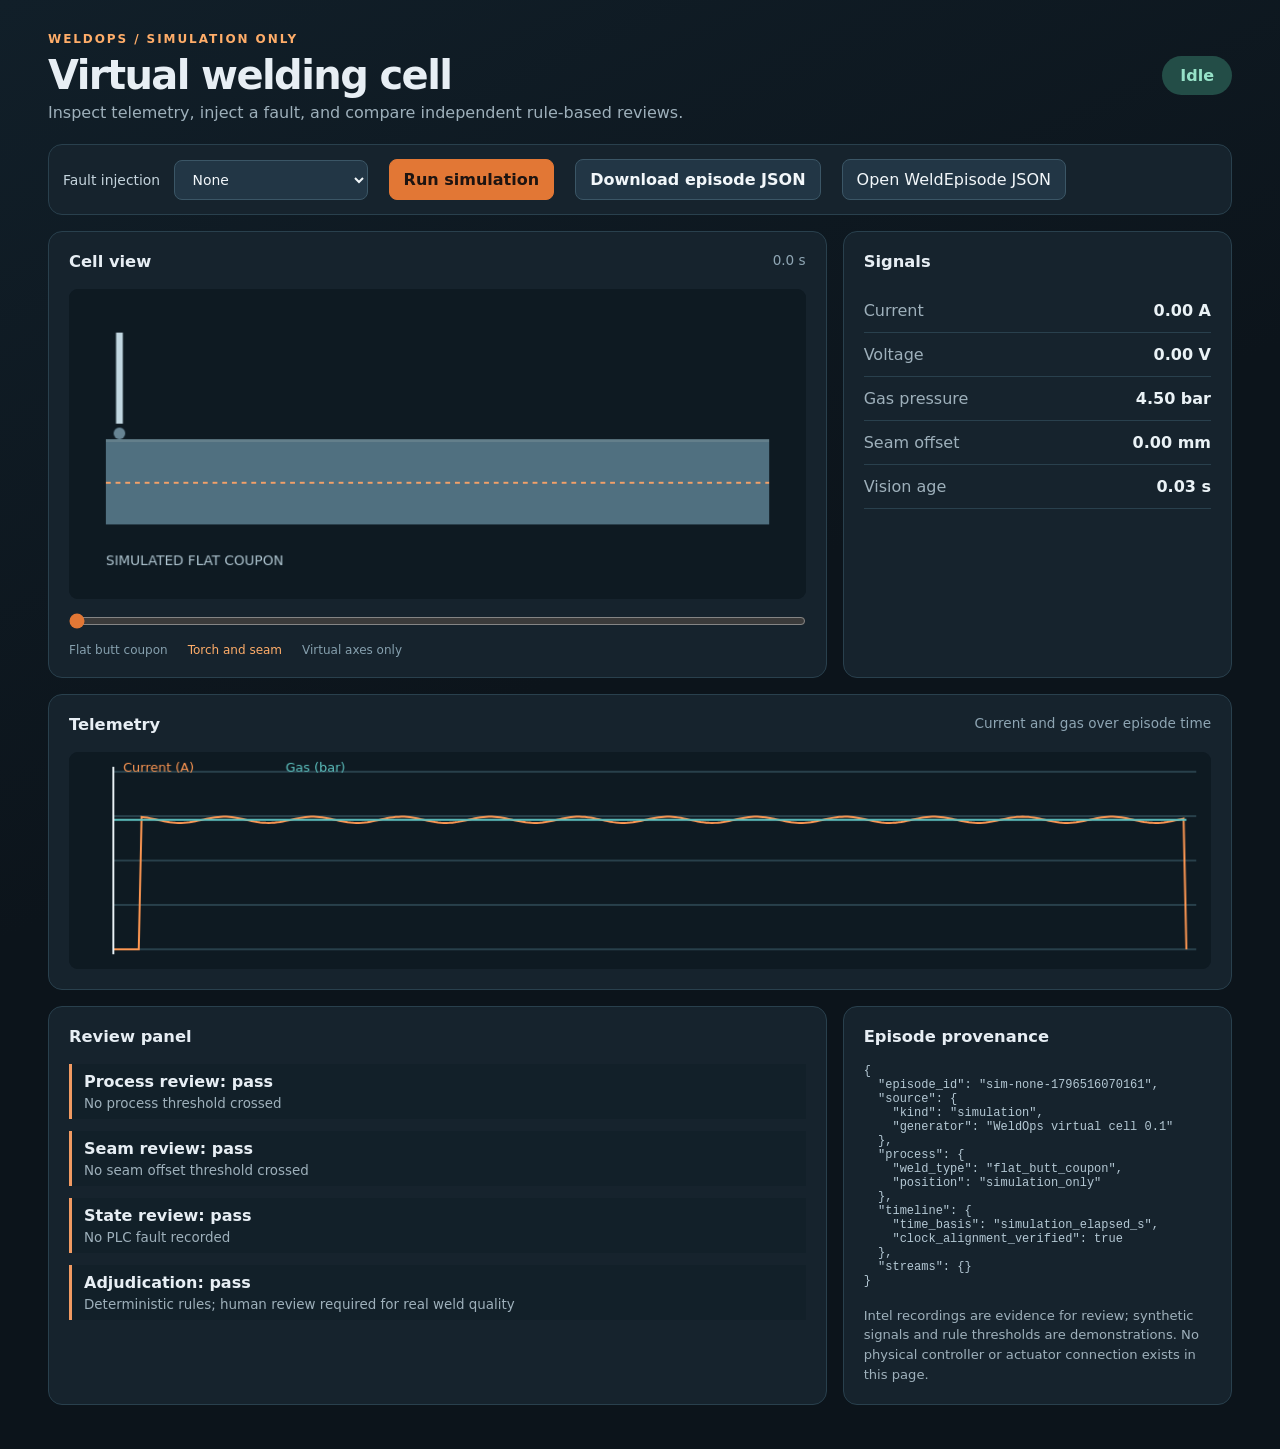
==== web/index.html @ 2e47bab7 "Stage WeldOps virtual cell and measured Intel pilot contract" ====
<!doctype html>
<html lang="en">
<head>
  <meta charset="utf-8">
  <meta name="viewport" content="width=device-width,initial-scale=1">
  <title>WeldOps Virtual Cell</title>
  <link rel="stylesheet" href="style.css">
</head>
<body>
  <main>
    <header><div><span class="eyebrow">WELDOPS / SIMULATION ONLY</span><h1>Virtual welding cell</h1><p>Inspect telemetry, inject a fault, and compare independent rule-based reviews.</p></div><span id="state" class="badge">Idle</span></header>
    <div class="controls"><label>Fault injection <select id="fault"><option value="none">None</option><option value="gas_loss">Gas loss</option><option value="arc_dropout">Arc dropout</option><option value="stale_vision">Stale seam estimate</option><option value="seam_drift">Seam drift</option></select></label><button id="run">Run simulation</button><button id="download" class="secondary">Download episode JSON</button><label class="upload">Open WeldEpisode JSON<input id="import" type="file" accept=".json,application/json"></label></div>
    <div class="grid"><section class="scene"><h2>Cell view <small id="clock">0.0 s</small></h2><canvas id="cell" width="760" height="320" aria-label="Simulated flat coupon and virtual torch"></canvas><input id="scrub" type="range" min="0" max="0" value="0" aria-label="Episode timeline"><div class="key"><span>Flat butt coupon</span><span class="orange">Torch and seam</span><span>Virtual axes only</span></div></section><section class="metrics"><h2>Signals</h2><div class="metric"><span>Current</span><strong id="current">0 A</strong></div><div class="metric"><span>Voltage</span><strong id="voltage">0 V</strong></div><div class="metric"><span>Gas pressure</span><strong id="gas">4.5 bar</strong></div><div class="metric"><span>Seam offset</span><strong id="seam">0 mm</strong></div><div class="metric"><span>Vision age</span><strong id="vision">0 s</strong></div></section></div>
    <section><h2>Telemetry <small>Current and gas over episode time</small></h2><canvas id="chart" width="1160" height="220" aria-label="Current and gas telemetry chart"></canvas></section>
    <div class="grid"><section><h2>Review panel</h2><div id="reviews"></div></section><section><h2>Episode provenance</h2><pre id="provenance"></pre><p class="note">Intel recordings are evidence for review; synthetic signals and rule thresholds are demonstrations. No physical controller or actuator connection exists in this page.</p></section></div>
  </main>
  <script type="module" src="app.mjs"></script>
</body>
</html>
---- web/style.css ----
:root{font-family:Inter,ui-sans-serif,system-ui,sans-serif;color:#e7eef4;background:#0c141b}*{box-sizing:border-box}body{margin:0;background:linear-gradient(155deg,#111f29,#0c141b 46%)}main{max-width:1240px;margin:auto;padding:28px}header{display:flex;align-items:center;justify-content:space-between;gap:24px;margin-bottom:22px}h1{font-size:2.5rem;letter-spacing:-.04em;margin:5px 0}h2{font-size:1.02rem;margin:0 0 18px;display:flex;justify-content:space-between}h2 small{font-weight:400;color:#8ea5b3}p{color:#9eb0bb;margin:0}.eyebrow{color:#ffad69;font-size:.75rem;letter-spacing:.16em;font-weight:700}.badge{border-radius:100px;background:#234d47;color:#96e2c8;padding:10px 18px;font-weight:700;white-space:nowrap}.badge.fault{background:#642b33;color:#ffb2b9}.controls{display:flex;align-items:center;flex-wrap:wrap;gap:12px;background:#16232d;padding:14px;border:1px solid #29404d;border-radius:14px;margin-bottom:16px}label{color:#c5d4dd;font-size:.87rem}select,button,.upload{margin-left:9px;padding:10px 14px;border-radius:8px;background:#223645;color:#f2f7fa;border:1px solid #3b5666;font:inherit;cursor:pointer}button{background:#e27735;border-color:#e27735;color:#1e1411;font-weight:700}button.secondary{background:#223645;border-color:#3b5666;color:#f2f7fa}.upload input{display:none}.grid{display:grid;grid-template-columns:2fr 1fr;gap:16px}section{background:#16232d;border:1px solid #29404d;border-radius:14px;padding:20px;margin-bottom:16px;min-width:0}canvas{max-width:100%;display:block;background:#0e1a22;border-radius:9px}#cell,#chart{width:100%}#scrub{width:100%;accent-color:#e27735;margin:14px 0}.key{display:flex;gap:20px;flex-wrap:wrap;font-size:.75rem;color:#86a0ae}.key .orange{color:#ffad69}.metric{display:flex;justify-content:space-between;gap:8px;border-bottom:1px solid #29404d;padding:12px 0;color:#9eb0bb}.metric strong{color:#eaf2f6}.review{border-left:3px solid #54bc9c;padding:8px 12px;margin:12px 0;background:#122029}.review.flag,.review.review{border-color:#f19a62}.review b{display:block}.review p{margin-top:5px;font-size:.84rem}.review small{color:#8ea5b3}pre{white-space:pre-wrap;overflow-wrap:anywhere;color:#b4c8d4;font:12px ui-monospace,monospace}.note{font-size:.82rem;line-height:1.5;margin-top:18px}@media(max-width:800px){.grid{grid-template-columns:1fr}h1{font-size:1.9rem}main{padding:15px}header{align-items:flex-start}}

.review.unavailable,.review.incomplete{border-color:#f19a62}
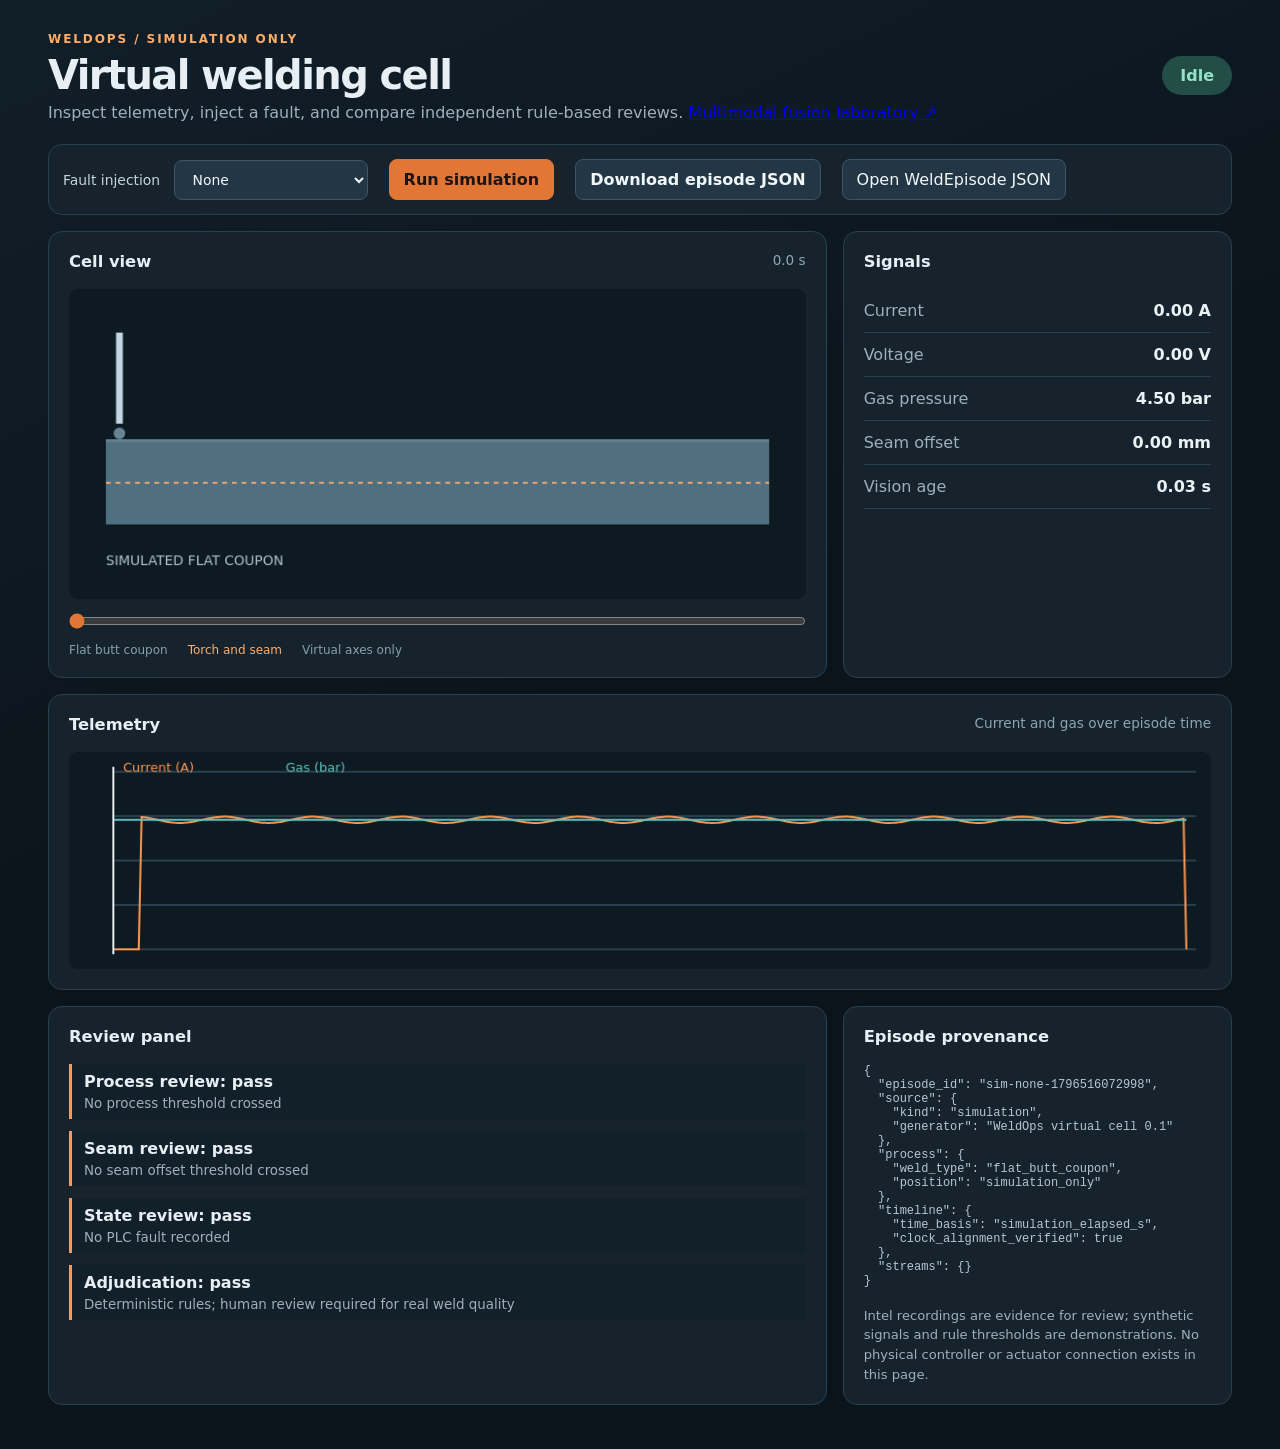
==== commit 22720338: "Add reproducible multimodal fusion portfolio benchmark and dashboard" ====
--- a/web/index.html
+++ b/web/index.html
@@ -8,7 +8,7 @@
 </head>
 <body>
   <main>
-    <header><div><span class="eyebrow">WELDOPS / SIMULATION ONLY</span><h1>Virtual welding cell</h1><p>Inspect telemetry, inject a fault, and compare independent rule-based reviews.</p></div><span id="state" class="badge">Idle</span></header>
+    <header><div><span class="eyebrow">WELDOPS / SIMULATION ONLY</span><h1>Virtual welding cell</h1><p>Inspect telemetry, inject a fault, and compare independent rule-based reviews. <a href="fusion.html">Multimodal fusion laboratory ↗</a></p></div><span id="state" class="badge">Idle</span></header>
     <div class="controls"><label>Fault injection <select id="fault"><option value="none">None</option><option value="gas_loss">Gas loss</option><option value="arc_dropout">Arc dropout</option><option value="stale_vision">Stale seam estimate</option><option value="seam_drift">Seam drift</option></select></label><button id="run">Run simulation</button><button id="download" class="secondary">Download episode JSON</button><label class="upload">Open WeldEpisode JSON<input id="import" type="file" accept=".json,application/json"></label></div>
     <div class="grid"><section class="scene"><h2>Cell view <small id="clock">0.0 s</small></h2><canvas id="cell" width="760" height="320" aria-label="Simulated flat coupon and virtual torch"></canvas><input id="scrub" type="range" min="0" max="0" value="0" aria-label="Episode timeline"><div class="key"><span>Flat butt coupon</span><span class="orange">Torch and seam</span><span>Virtual axes only</span></div></section><section class="metrics"><h2>Signals</h2><div class="metric"><span>Current</span><strong id="current">0 A</strong></div><div class="metric"><span>Voltage</span><strong id="voltage">0 V</strong></div><div class="metric"><span>Gas pressure</span><strong id="gas">4.5 bar</strong></div><div class="metric"><span>Seam offset</span><strong id="seam">0 mm</strong></div><div class="metric"><span>Vision age</span><strong id="vision">0 s</strong></div></section></div>
     <section><h2>Telemetry <small>Current and gas over episode time</small></h2><canvas id="chart" width="1160" height="220" aria-label="Current and gas telemetry chart"></canvas></section>
